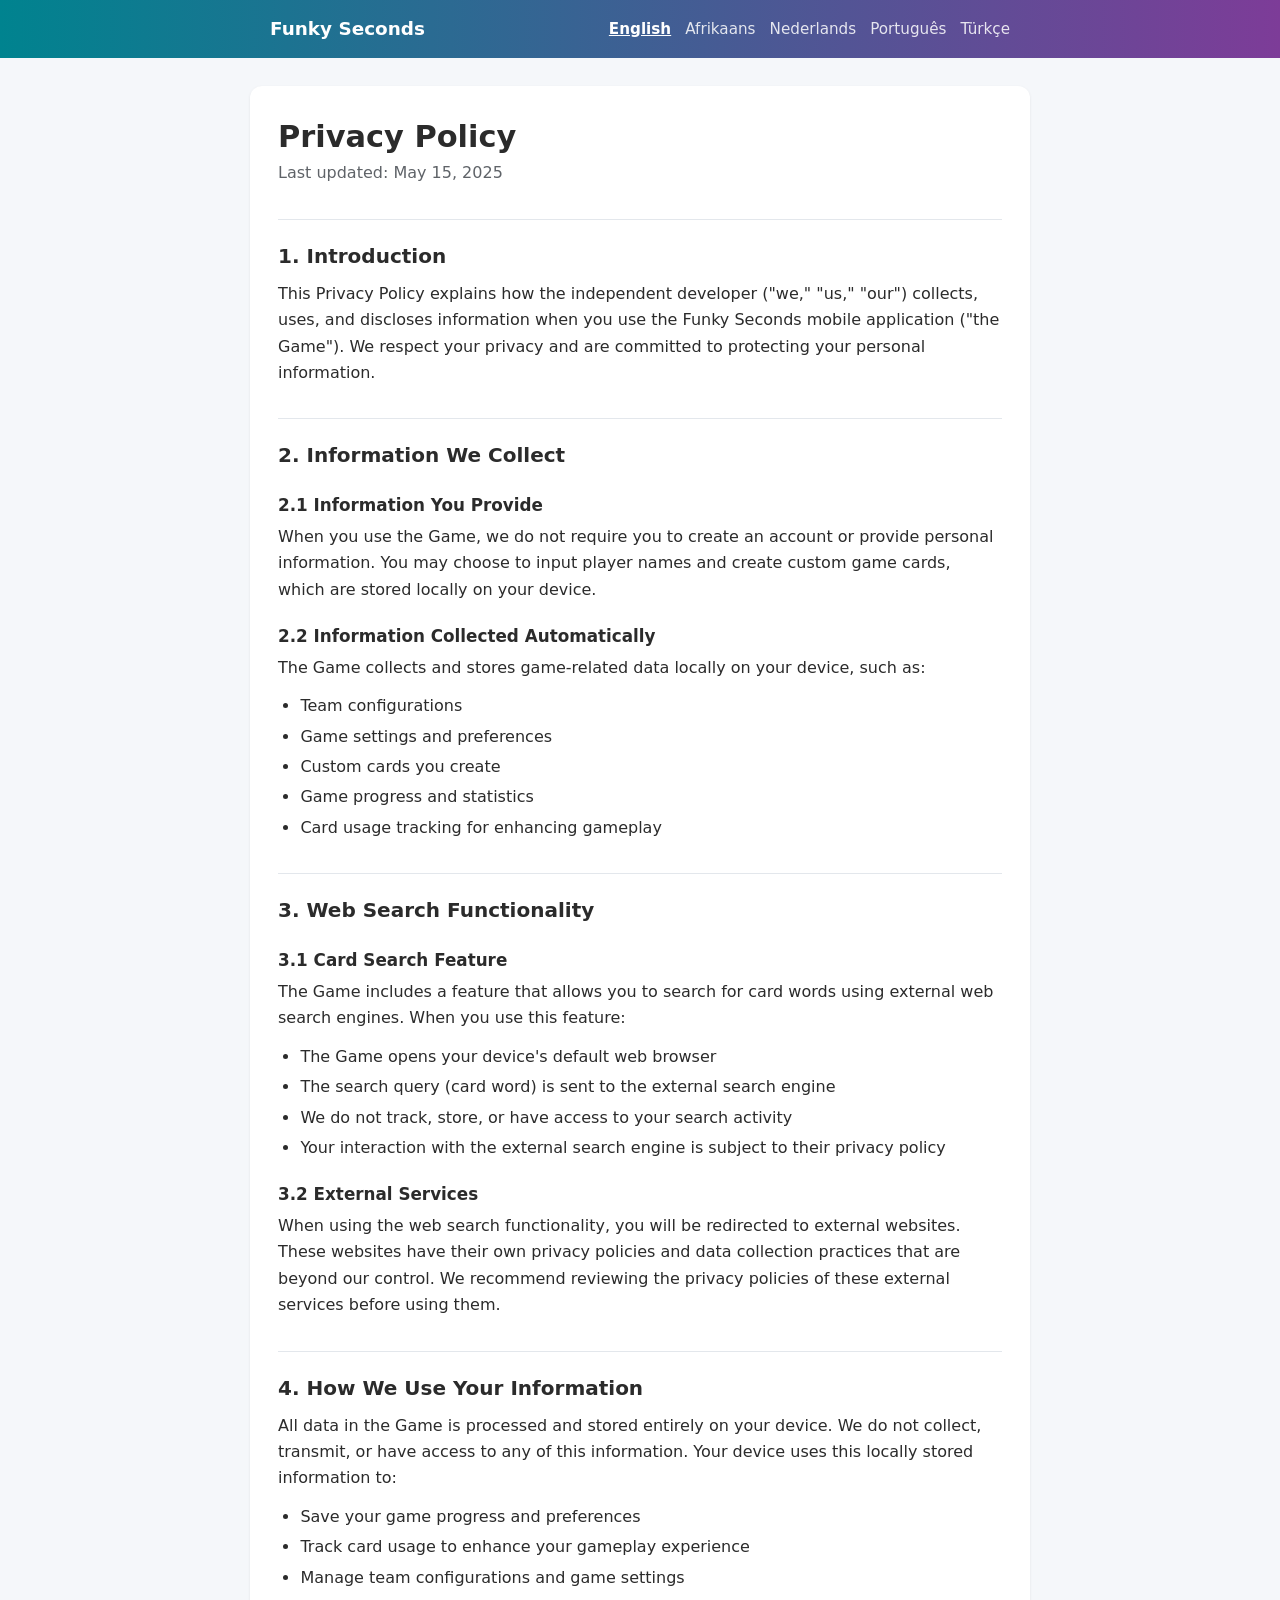
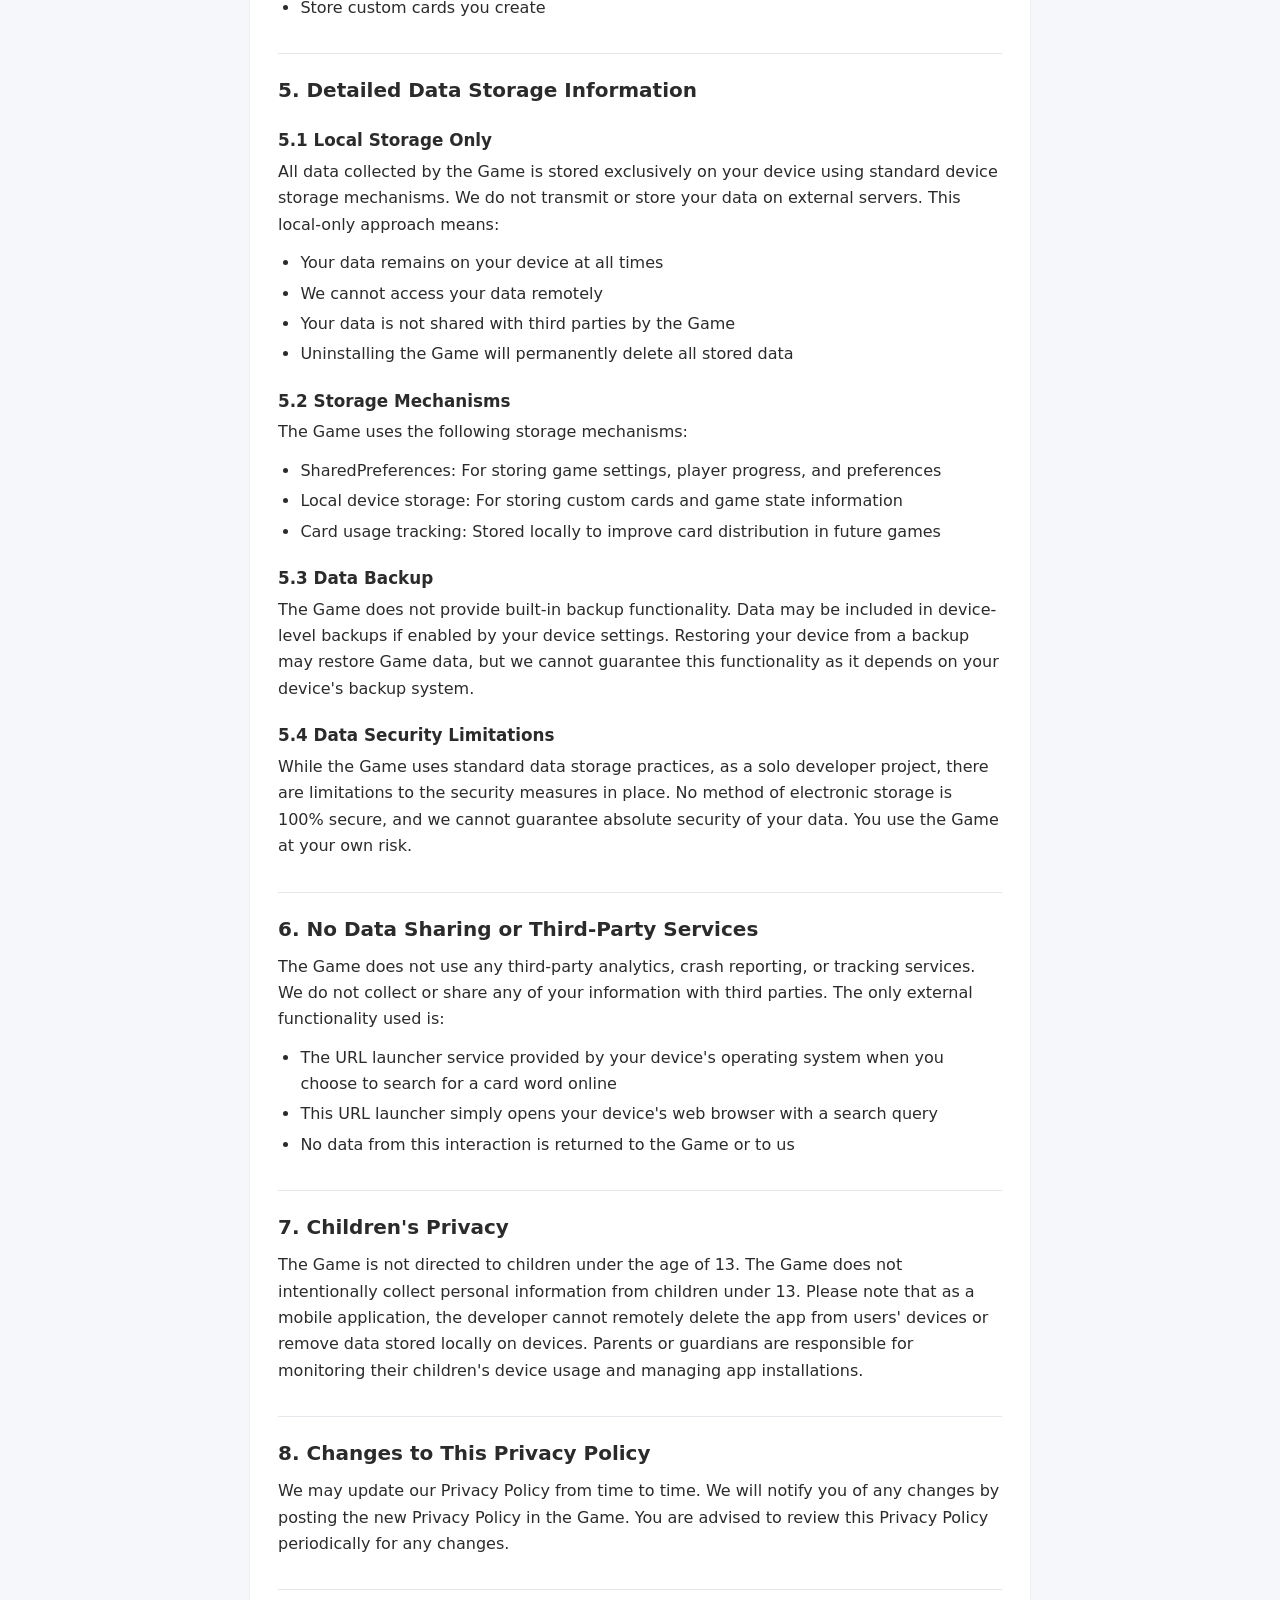
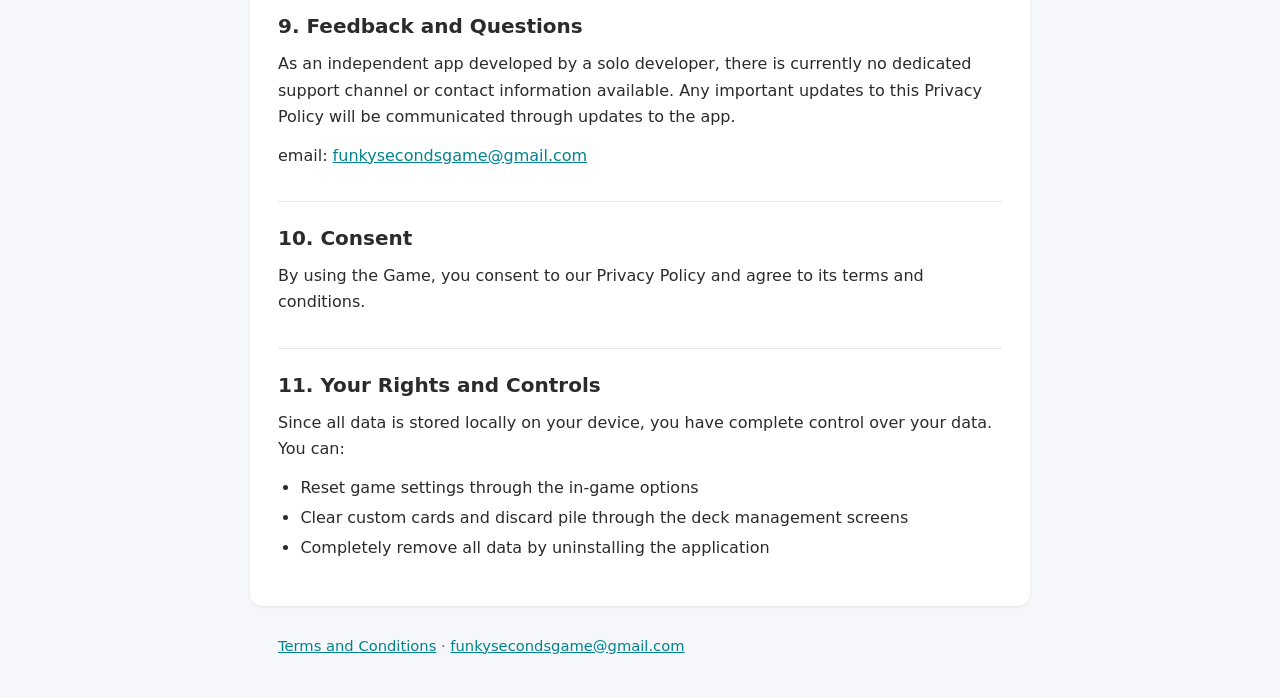
==== privacy/index.html @ c982fc8f "Publish Privacy Policy and Terms and Conditions site Static GitHub Pages site generated from the app" ====
<!DOCTYPE html>
<html lang="en">
<head>
  <meta charset="utf-8">
  <meta name="viewport" content="width=device-width, initial-scale=1">
  <title>Privacy Policy – Funky Seconds</title>
  <link rel="stylesheet" href="../style.css">
</head>
<body>
  <header>
    <div class="bar">
      <a class="brand" href="../">Funky Seconds</a>
      <nav class="langs" aria-label="Language">
        <a href="../privacy/" lang="en" hreflang="en" aria-current="page">English</a>
        <a href="../privacy/af/" lang="af" hreflang="af">Afrikaans</a>
        <a href="../privacy/nl/" lang="nl" hreflang="nl">Nederlands</a>
        <a href="../privacy/pt/" lang="pt" hreflang="pt">Português</a>
        <a href="../privacy/tr/" lang="tr" hreflang="tr">Türkçe</a>
      </nav>
    </div>
  </header>
  <main>
    <h1>Privacy Policy</h1>
    <p class="updated">Last updated: May 15, 2025</p>
    <h2>1. Introduction</h2>
    <p>This Privacy Policy explains how the independent developer (&quot;we,&quot; &quot;us,&quot; &quot;our&quot;) collects, uses, and discloses information when you use the Funky Seconds mobile application (&quot;the Game&quot;). We respect your privacy and are committed to protecting your personal information.</p>
    <h2>2. Information We Collect</h2>
    <h3>2.1 Information You Provide</h3>
    <p>When you use the Game, we do not require you to create an account or provide personal information. You may choose to input player names and create custom game cards, which are stored locally on your device.</p>
    <h3>2.2 Information Collected Automatically</h3>
    <p>The Game collects and stores game-related data locally on your device, such as:</p>
    <ul>
      <li>Team configurations</li>
      <li>Game settings and preferences</li>
      <li>Custom cards you create</li>
      <li>Game progress and statistics</li>
      <li>Card usage tracking for enhancing gameplay</li>
    </ul>
    <h2>3. Web Search Functionality</h2>
    <h3>3.1 Card Search Feature</h3>
    <p>The Game includes a feature that allows you to search for card words using external web search engines. When you use this feature:</p>
    <ul>
      <li>The Game opens your device&#39;s default web browser</li>
      <li>The search query (card word) is sent to the external search engine</li>
      <li>We do not track, store, or have access to your search activity</li>
      <li>Your interaction with the external search engine is subject to their privacy policy</li>
    </ul>
    <h3>3.2 External Services</h3>
    <p>When using the web search functionality, you will be redirected to external websites. These websites have their own privacy policies and data collection practices that are beyond our control. We recommend reviewing the privacy policies of these external services before using them.</p>
    <h2>4. How We Use Your Information</h2>
    <p>All data in the Game is processed and stored entirely on your device. We do not collect, transmit, or have access to any of this information. Your device uses this locally stored information to:</p>
    <ul>
      <li>Save your game progress and preferences</li>
      <li>Track card usage to enhance your gameplay experience</li>
      <li>Manage team configurations and game settings</li>
      <li>Store custom cards you create</li>
    </ul>
    <h2>5. Detailed Data Storage Information</h2>
    <h3>5.1 Local Storage Only</h3>
    <p>All data collected by the Game is stored exclusively on your device using standard device storage mechanisms. We do not transmit or store your data on external servers. This local-only approach means:</p>
    <ul>
      <li>Your data remains on your device at all times</li>
      <li>We cannot access your data remotely</li>
      <li>Your data is not shared with third parties by the Game</li>
      <li>Uninstalling the Game will permanently delete all stored data</li>
    </ul>
    <h3>5.2 Storage Mechanisms</h3>
    <p>The Game uses the following storage mechanisms:</p>
    <ul>
      <li>SharedPreferences: For storing game settings, player progress, and preferences</li>
      <li>Local device storage: For storing custom cards and game state information</li>
      <li>Card usage tracking: Stored locally to improve card distribution in future games</li>
    </ul>
    <h3>5.3 Data Backup</h3>
    <p>The Game does not provide built-in backup functionality. Data may be included in device-level backups if enabled by your device settings. Restoring your device from a backup may restore Game data, but we cannot guarantee this functionality as it depends on your device&#39;s backup system.</p>
    <h3>5.4 Data Security Limitations</h3>
    <p>While the Game uses standard data storage practices, as a solo developer project, there are limitations to the security measures in place. No method of electronic storage is 100% secure, and we cannot guarantee absolute security of your data. You use the Game at your own risk.</p>
    <h2>6. No Data Sharing or Third-Party Services</h2>
    <p>The Game does not use any third-party analytics, crash reporting, or tracking services. We do not collect or share any of your information with third parties. The only external functionality used is:</p>
    <ul>
      <li>The URL launcher service provided by your device&#39;s operating system when you choose to search for a card word online</li>
      <li>This URL launcher simply opens your device&#39;s web browser with a search query</li>
      <li>No data from this interaction is returned to the Game or to us</li>
    </ul>
    <h2>7. Children&#39;s Privacy</h2>
    <p>The Game is not directed to children under the age of 13. The Game does not intentionally collect personal information from children under 13. Please note that as a mobile application, the developer cannot remotely delete the app from users&#39; devices or remove data stored locally on devices. Parents or guardians are responsible for monitoring their children&#39;s device usage and managing app installations.</p>
    <h2>8. Changes to This Privacy Policy</h2>
    <p>We may update our Privacy Policy from time to time. We will notify you of any changes by posting the new Privacy Policy in the Game. You are advised to review this Privacy Policy periodically for any changes.</p>
    <h2>9. Feedback and Questions</h2>
    <p>As an independent app developed by a solo developer, there is currently no dedicated support channel or contact information available. Any important updates to this Privacy Policy will be communicated through updates to the app.</p>
    <p>email: <a href="mailto:funkysecondsgame@gmail.com">funkysecondsgame@gmail.com</a></p>
    <h2>10. Consent</h2>
    <p>By using the Game, you consent to our Privacy Policy and agree to its terms and conditions.</p>
    <h2>11. Your Rights and Controls</h2>
    <p>Since all data is stored locally on your device, you have complete control over your data. You can:</p>
    <ul>
      <li>Reset game settings through the in-game options</li>
      <li>Clear custom cards and discard pile through the deck management screens</li>
      <li>Completely remove all data by uninstalling the application</li>
    </ul>
  </main>
  <footer>
    <a href="../terms/">Terms and Conditions</a> · <a href="mailto:funkysecondsgame@gmail.com">funkysecondsgame@gmail.com</a>
  </footer>
</body>
</html>
---- style.css ----
:root {
  --accent: #00838F;
  --bg: #F5F7FA;
  --card: #FFFFFF;
  --text: #2B2B2B;
  --muted: #5F6368;
  --line: #E3E7EC;
  color-scheme: light dark;
}
@media (prefers-color-scheme: dark) {
  :root {
    --accent: #4DD0E1;
    --bg: #121417;
    --card: #1C1F24;
    --text: #E6E6E6;
    --muted: #9AA0A6;
    --line: #2C3036;
  }
}
* { box-sizing: border-box; }
body {
  margin: 0;
  background: var(--bg);
  color: var(--text);
  font: 16px/1.65 system-ui, -apple-system, "Segoe UI", Roboto, sans-serif;
}
a { color: var(--accent); }
header { background: linear-gradient(90deg, #00838F, #7D3C98); }
.bar {
  max-width: 780px;
  margin: 0 auto;
  padding: 14px 20px;
  display: flex;
  flex-wrap: wrap;
  gap: 6px 20px;
  align-items: center;
  justify-content: space-between;
}
.brand { color: #FFF; font-weight: 700; font-size: 1.15rem; text-decoration: none; }
.langs { display: flex; flex-wrap: wrap; gap: 4px 14px; }
.langs a { color: #FFF; opacity: .85; text-decoration: none; font-size: .95rem; }
.langs a:hover { opacity: 1; text-decoration: underline; }
.langs a[aria-current] { opacity: 1; font-weight: 700; text-decoration: underline; }
main {
  max-width: 780px;
  margin: 28px auto;
  padding: 32px 28px;
  background: var(--card);
  border-radius: 12px;
  box-shadow: 0 1px 3px rgba(0, 0, 0, .08);
}
h1 { margin: 0 0 4px; font-size: 1.9rem; line-height: 1.25; }
.updated { margin: 0 0 8px; color: var(--muted); }
h2 {
  margin: 32px 0 8px;
  padding-top: 20px;
  border-top: 1px solid var(--line);
  font-size: 1.25rem;
}
h3 { margin: 20px 0 4px; font-size: 1.05rem; }
p { margin: 0 0 12px; }
ul { margin: 0 0 12px; padding-left: 1.4em; }
li { margin-bottom: 4px; }
.language-list { list-style: none; padding: 0; margin-top: 24px; }
.language-list li {
  display: flex;
  flex-wrap: wrap;
  gap: 4px 20px;
  padding: 14px 0;
  border-top: 1px solid var(--line);
}
.lang-name { min-width: 120px; font-weight: 600; }
.doc-links { display: flex; flex-wrap: wrap; gap: 4px 20px; }
footer {
  max-width: 780px;
  margin: 0 auto 40px;
  padding: 0 28px;
  color: var(--muted);
  font-size: .92rem;
}
@media (max-width: 640px) {
  main { margin: 0; padding: 22px 18px; border-radius: 0; box-shadow: none; }
  footer { padding: 18px; }
}
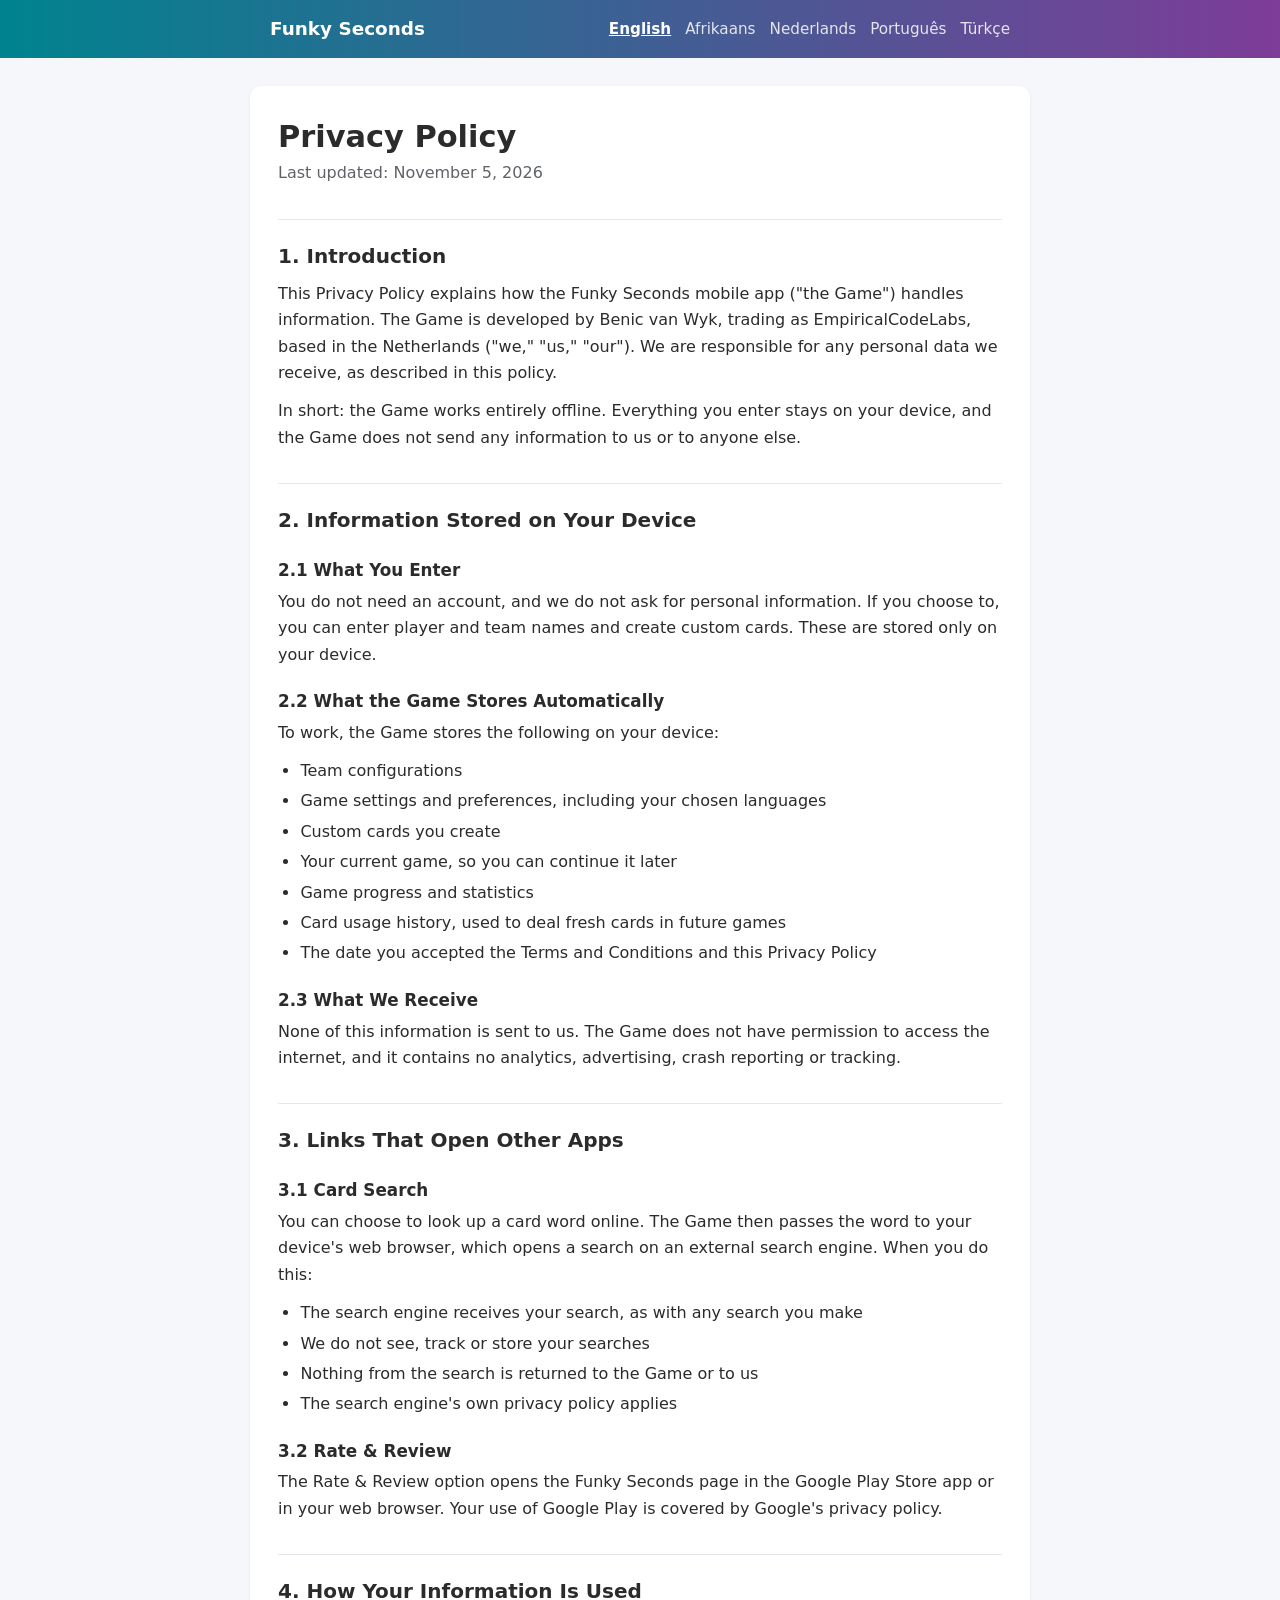
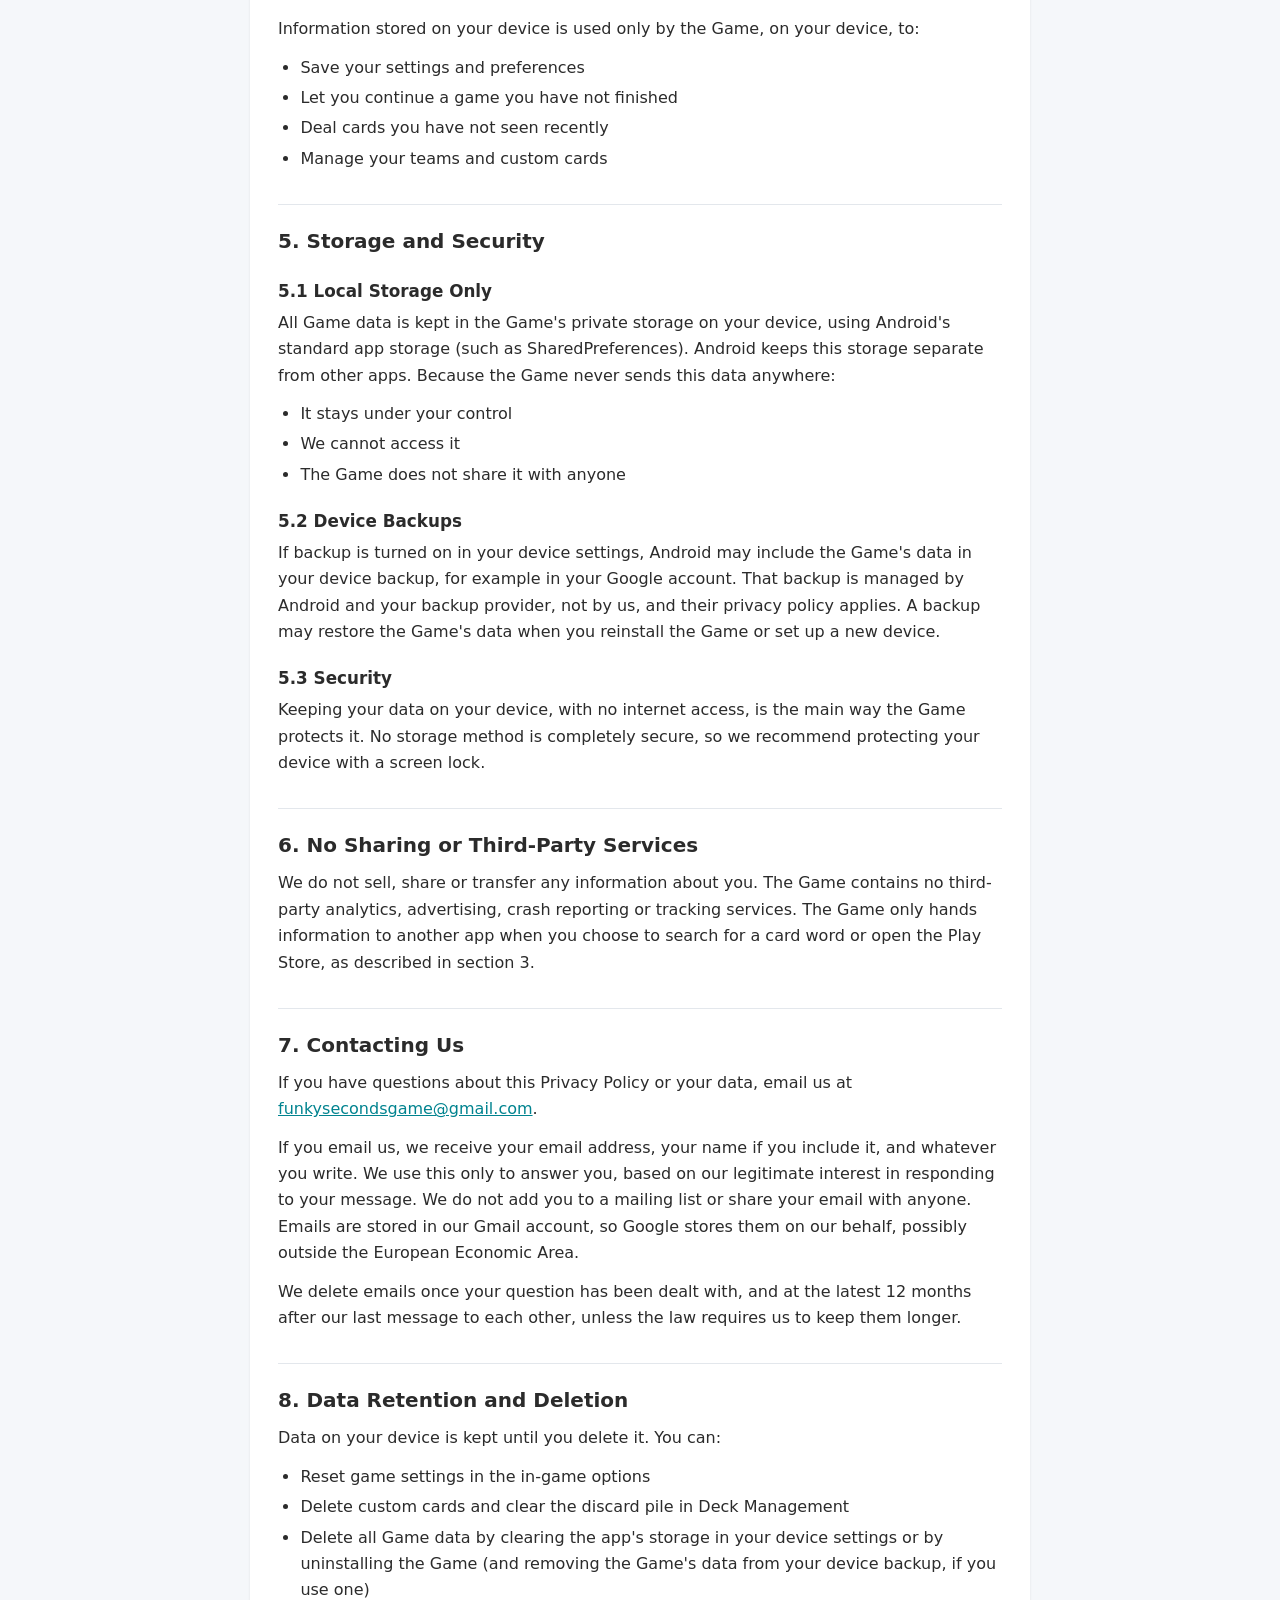
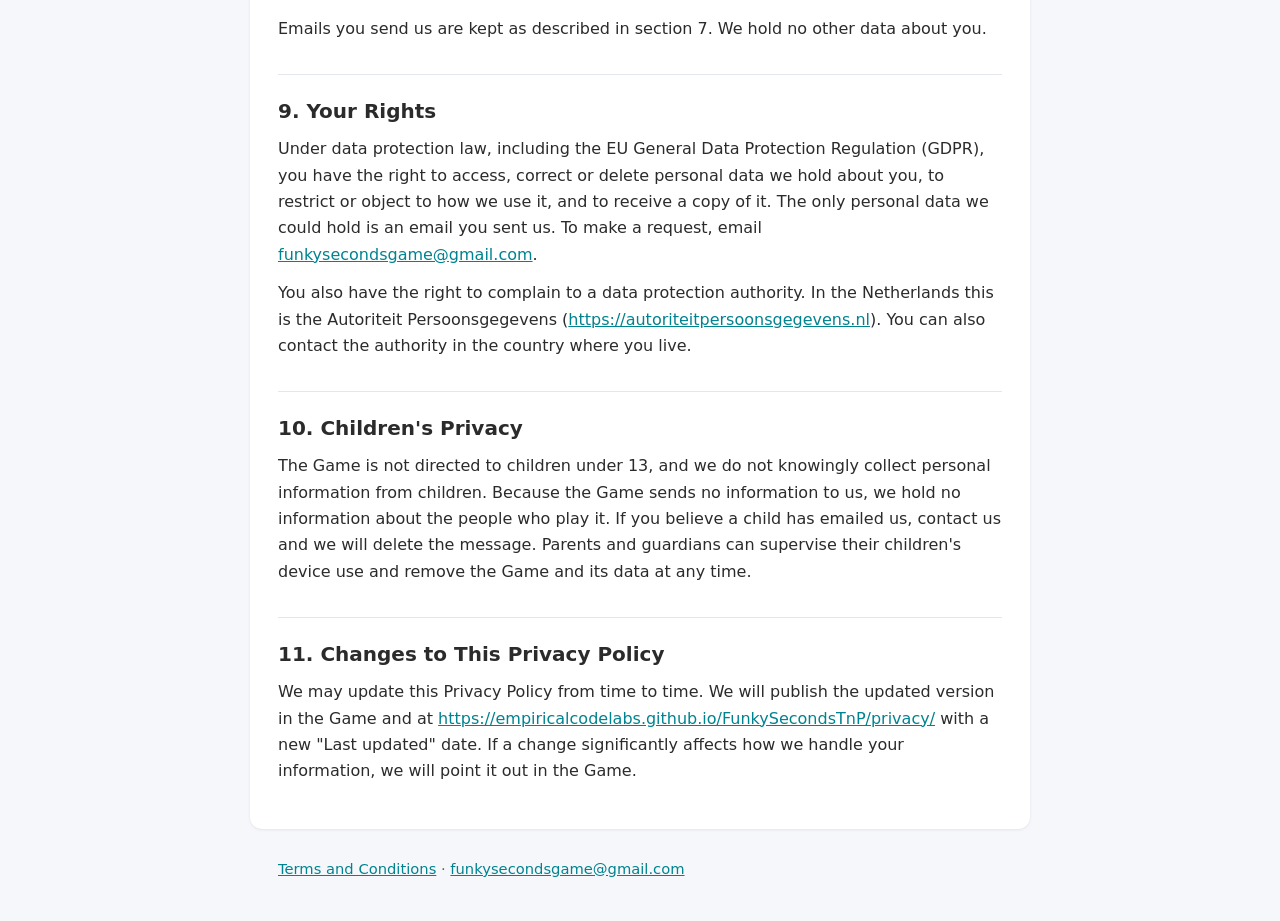
==== commit 8f491dc9: "Update Privacy Policy and Terms for GDPR and Google Play Name the developer (Benic van Wyk, trading " ====
--- a/privacy/index.html
+++ b/privacy/index.html
@@ -21,83 +21,78 @@
   </header>
   <main>
     <h1>Privacy Policy</h1>
-    <p class="updated">Last updated: May 15, 2025</p>
+    <p class="updated">Last updated: November 5, 2026</p>
     <h2>1. Introduction</h2>
-    <p>This Privacy Policy explains how the independent developer (&quot;we,&quot; &quot;us,&quot; &quot;our&quot;) collects, uses, and discloses information when you use the Funky Seconds mobile application (&quot;the Game&quot;). We respect your privacy and are committed to protecting your personal information.</p>
-    <h2>2. Information We Collect</h2>
-    <h3>2.1 Information You Provide</h3>
-    <p>When you use the Game, we do not require you to create an account or provide personal information. You may choose to input player names and create custom game cards, which are stored locally on your device.</p>
-    <h3>2.2 Information Collected Automatically</h3>
-    <p>The Game collects and stores game-related data locally on your device, such as:</p>
+    <p>This Privacy Policy explains how the Funky Seconds mobile app ("the Game") handles information. The Game is developed by Benic van Wyk, trading as EmpiricalCodeLabs, based in the Netherlands ("we," "us," "our"). We are responsible for any personal data we receive, as described in this policy.</p>
+    <p>In short: the Game works entirely offline. Everything you enter stays on your device, and the Game does not send any information to us or to anyone else.</p>
+    <h2>2. Information Stored on Your Device</h2>
+    <h3>2.1 What You Enter</h3>
+    <p>You do not need an account, and we do not ask for personal information. If you choose to, you can enter player and team names and create custom cards. These are stored only on your device.</p>
+    <h3>2.2 What the Game Stores Automatically</h3>
+    <p>To work, the Game stores the following on your device:</p>
     <ul>
       <li>Team configurations</li>
-      <li>Game settings and preferences</li>
+      <li>Game settings and preferences, including your chosen languages</li>
       <li>Custom cards you create</li>
+      <li>Your current game, so you can continue it later</li>
       <li>Game progress and statistics</li>
-      <li>Card usage tracking for enhancing gameplay</li>
+      <li>Card usage history, used to deal fresh cards in future games</li>
+      <li>The date you accepted the Terms and Conditions and this Privacy Policy</li>
     </ul>
-    <h2>3. Web Search Functionality</h2>
-    <h3>3.1 Card Search Feature</h3>
-    <p>The Game includes a feature that allows you to search for card words using external web search engines. When you use this feature:</p>
+    <h3>2.3 What We Receive</h3>
+    <p>None of this information is sent to us. The Game does not have permission to access the internet, and it contains no analytics, advertising, crash reporting or tracking.</p>
+    <h2>3. Links That Open Other Apps</h2>
+    <h3>3.1 Card Search</h3>
+    <p>You can choose to look up a card word online. The Game then passes the word to your device's web browser, which opens a search on an external search engine. When you do this:</p>
     <ul>
-      <li>The Game opens your device&#39;s default web browser</li>
-      <li>The search query (card word) is sent to the external search engine</li>
-      <li>We do not track, store, or have access to your search activity</li>
-      <li>Your interaction with the external search engine is subject to their privacy policy</li>
+      <li>The search engine receives your search, as with any search you make</li>
+      <li>We do not see, track or store your searches</li>
+      <li>Nothing from the search is returned to the Game or to us</li>
+      <li>The search engine's own privacy policy applies</li>
     </ul>
-    <h3>3.2 External Services</h3>
-    <p>When using the web search functionality, you will be redirected to external websites. These websites have their own privacy policies and data collection practices that are beyond our control. We recommend reviewing the privacy policies of these external services before using them.</p>
-    <h2>4. How We Use Your Information</h2>
-    <p>All data in the Game is processed and stored entirely on your device. We do not collect, transmit, or have access to any of this information. Your device uses this locally stored information to:</p>
+    <h3>3.2 Rate &amp; Review</h3>
+    <p>The Rate &amp; Review option opens the Funky Seconds page in the Google Play Store app or in your web browser. Your use of Google Play is covered by Google's privacy policy.</p>
+    <h2>4. How Your Information Is Used</h2>
+    <p>Information stored on your device is used only by the Game, on your device, to:</p>
     <ul>
-      <li>Save your game progress and preferences</li>
-      <li>Track card usage to enhance your gameplay experience</li>
-      <li>Manage team configurations and game settings</li>
-      <li>Store custom cards you create</li>
+      <li>Save your settings and preferences</li>
+      <li>Let you continue a game you have not finished</li>
+      <li>Deal cards you have not seen recently</li>
+      <li>Manage your teams and custom cards</li>
     </ul>
-    <h2>5. Detailed Data Storage Information</h2>
+    <h2>5. Storage and Security</h2>
     <h3>5.1 Local Storage Only</h3>
-    <p>All data collected by the Game is stored exclusively on your device using standard device storage mechanisms. We do not transmit or store your data on external servers. This local-only approach means:</p>
+    <p>All Game data is kept in the Game's private storage on your device, using Android's standard app storage (such as SharedPreferences). Android keeps this storage separate from other apps. Because the Game never sends this data anywhere:</p>
     <ul>
-      <li>Your data remains on your device at all times</li>
-      <li>We cannot access your data remotely</li>
-      <li>Your data is not shared with third parties by the Game</li>
-      <li>Uninstalling the Game will permanently delete all stored data</li>
+      <li>It stays under your control</li>
+      <li>We cannot access it</li>
+      <li>The Game does not share it with anyone</li>
     </ul>
-    <h3>5.2 Storage Mechanisms</h3>
-    <p>The Game uses the following storage mechanisms:</p>
+    <h3>5.2 Device Backups</h3>
+    <p>If backup is turned on in your device settings, Android may include the Game's data in your device backup, for example in your Google account. That backup is managed by Android and your backup provider, not by us, and their privacy policy applies. A backup may restore the Game's data when you reinstall the Game or set up a new device.</p>
+    <h3>5.3 Security</h3>
+    <p>Keeping your data on your device, with no internet access, is the main way the Game protects it. No storage method is completely secure, so we recommend protecting your device with a screen lock.</p>
+    <h2>6. No Sharing or Third-Party Services</h2>
+    <p>We do not sell, share or transfer any information about you. The Game contains no third-party analytics, advertising, crash reporting or tracking services. The Game only hands information to another app when you choose to search for a card word or open the Play Store, as described in section 3.</p>
+    <h2>7. Contacting Us</h2>
+    <p>If you have questions about this Privacy Policy or your data, email us at <a href="mailto:funkysecondsgame@gmail.com">funkysecondsgame@gmail.com</a>.</p>
+    <p>If you email us, we receive your email address, your name if you include it, and whatever you write. We use this only to answer you, based on our legitimate interest in responding to your message. We do not add you to a mailing list or share your email with anyone. Emails are stored in our Gmail account, so Google stores them on our behalf, possibly outside the European Economic Area.</p>
+    <p>We delete emails once your question has been dealt with, and at the latest 12 months after our last message to each other, unless the law requires us to keep them longer.</p>
+    <h2>8. Data Retention and Deletion</h2>
+    <p>Data on your device is kept until you delete it. You can:</p>
     <ul>
-      <li>SharedPreferences: For storing game settings, player progress, and preferences</li>
-      <li>Local device storage: For storing custom cards and game state information</li>
-      <li>Card usage tracking: Stored locally to improve card distribution in future games</li>
+      <li>Reset game settings in the in-game options</li>
+      <li>Delete custom cards and clear the discard pile in Deck Management</li>
+      <li>Delete all Game data by clearing the app's storage in your device settings or by uninstalling the Game (and removing the Game's data from your device backup, if you use one)</li>
     </ul>
-    <h3>5.3 Data Backup</h3>
-    <p>The Game does not provide built-in backup functionality. Data may be included in device-level backups if enabled by your device settings. Restoring your device from a backup may restore Game data, but we cannot guarantee this functionality as it depends on your device&#39;s backup system.</p>
-    <h3>5.4 Data Security Limitations</h3>
-    <p>While the Game uses standard data storage practices, as a solo developer project, there are limitations to the security measures in place. No method of electronic storage is 100% secure, and we cannot guarantee absolute security of your data. You use the Game at your own risk.</p>
-    <h2>6. No Data Sharing or Third-Party Services</h2>
-    <p>The Game does not use any third-party analytics, crash reporting, or tracking services. We do not collect or share any of your information with third parties. The only external functionality used is:</p>
-    <ul>
-      <li>The URL launcher service provided by your device&#39;s operating system when you choose to search for a card word online</li>
-      <li>This URL launcher simply opens your device&#39;s web browser with a search query</li>
-      <li>No data from this interaction is returned to the Game or to us</li>
-    </ul>
-    <h2>7. Children&#39;s Privacy</h2>
-    <p>The Game is not directed to children under the age of 13. The Game does not intentionally collect personal information from children under 13. Please note that as a mobile application, the developer cannot remotely delete the app from users&#39; devices or remove data stored locally on devices. Parents or guardians are responsible for monitoring their children&#39;s device usage and managing app installations.</p>
-    <h2>8. Changes to This Privacy Policy</h2>
-    <p>We may update our Privacy Policy from time to time. We will notify you of any changes by posting the new Privacy Policy in the Game. You are advised to review this Privacy Policy periodically for any changes.</p>
-    <h2>9. Feedback and Questions</h2>
-    <p>As an independent app developed by a solo developer, there is currently no dedicated support channel or contact information available. Any important updates to this Privacy Policy will be communicated through updates to the app.</p>
-    <p>email: <a href="mailto:funkysecondsgame@gmail.com">funkysecondsgame@gmail.com</a></p>
-    <h2>10. Consent</h2>
-    <p>By using the Game, you consent to our Privacy Policy and agree to its terms and conditions.</p>
-    <h2>11. Your Rights and Controls</h2>
-    <p>Since all data is stored locally on your device, you have complete control over your data. You can:</p>
-    <ul>
-      <li>Reset game settings through the in-game options</li>
-      <li>Clear custom cards and discard pile through the deck management screens</li>
-      <li>Completely remove all data by uninstalling the application</li>
-    </ul>
+    <p>Emails you send us are kept as described in section 7. We hold no other data about you.</p>
+    <h2>9. Your Rights</h2>
+    <p>Under data protection law, including the EU General Data Protection Regulation (GDPR), you have the right to access, correct or delete personal data we hold about you, to restrict or object to how we use it, and to receive a copy of it. The only personal data we could hold is an email you sent us. To make a request, email <a href="mailto:funkysecondsgame@gmail.com">funkysecondsgame@gmail.com</a>.</p>
+    <p>You also have the right to complain to a data protection authority. In the Netherlands this is the Autoriteit Persoonsgegevens (<a href="https://autoriteitpersoonsgegevens.nl">https://autoriteitpersoonsgegevens.nl</a>). You can also contact the authority in the country where you live.</p>
+    <h2>10. Children's Privacy</h2>
+    <p>The Game is not directed to children under 13, and we do not knowingly collect personal information from children. Because the Game sends no information to us, we hold no information about the people who play it. If you believe a child has emailed us, contact us and we will delete the message. Parents and guardians can supervise their children's device use and remove the Game and its data at any time.</p>
+    <h2>11. Changes to This Privacy Policy</h2>
+    <p>We may update this Privacy Policy from time to time. We will publish the updated version in the Game and at <a href="https://empiricalcodelabs.github.io/FunkySecondsTnP/privacy/">https://empiricalcodelabs.github.io/FunkySecondsTnP/privacy/</a> with a new "Last updated" date. If a change significantly affects how we handle your information, we will point it out in the Game.</p>
   </main>
   <footer>
     <a href="../terms/">Terms and Conditions</a> · <a href="mailto:funkysecondsgame@gmail.com">funkysecondsgame@gmail.com</a>
